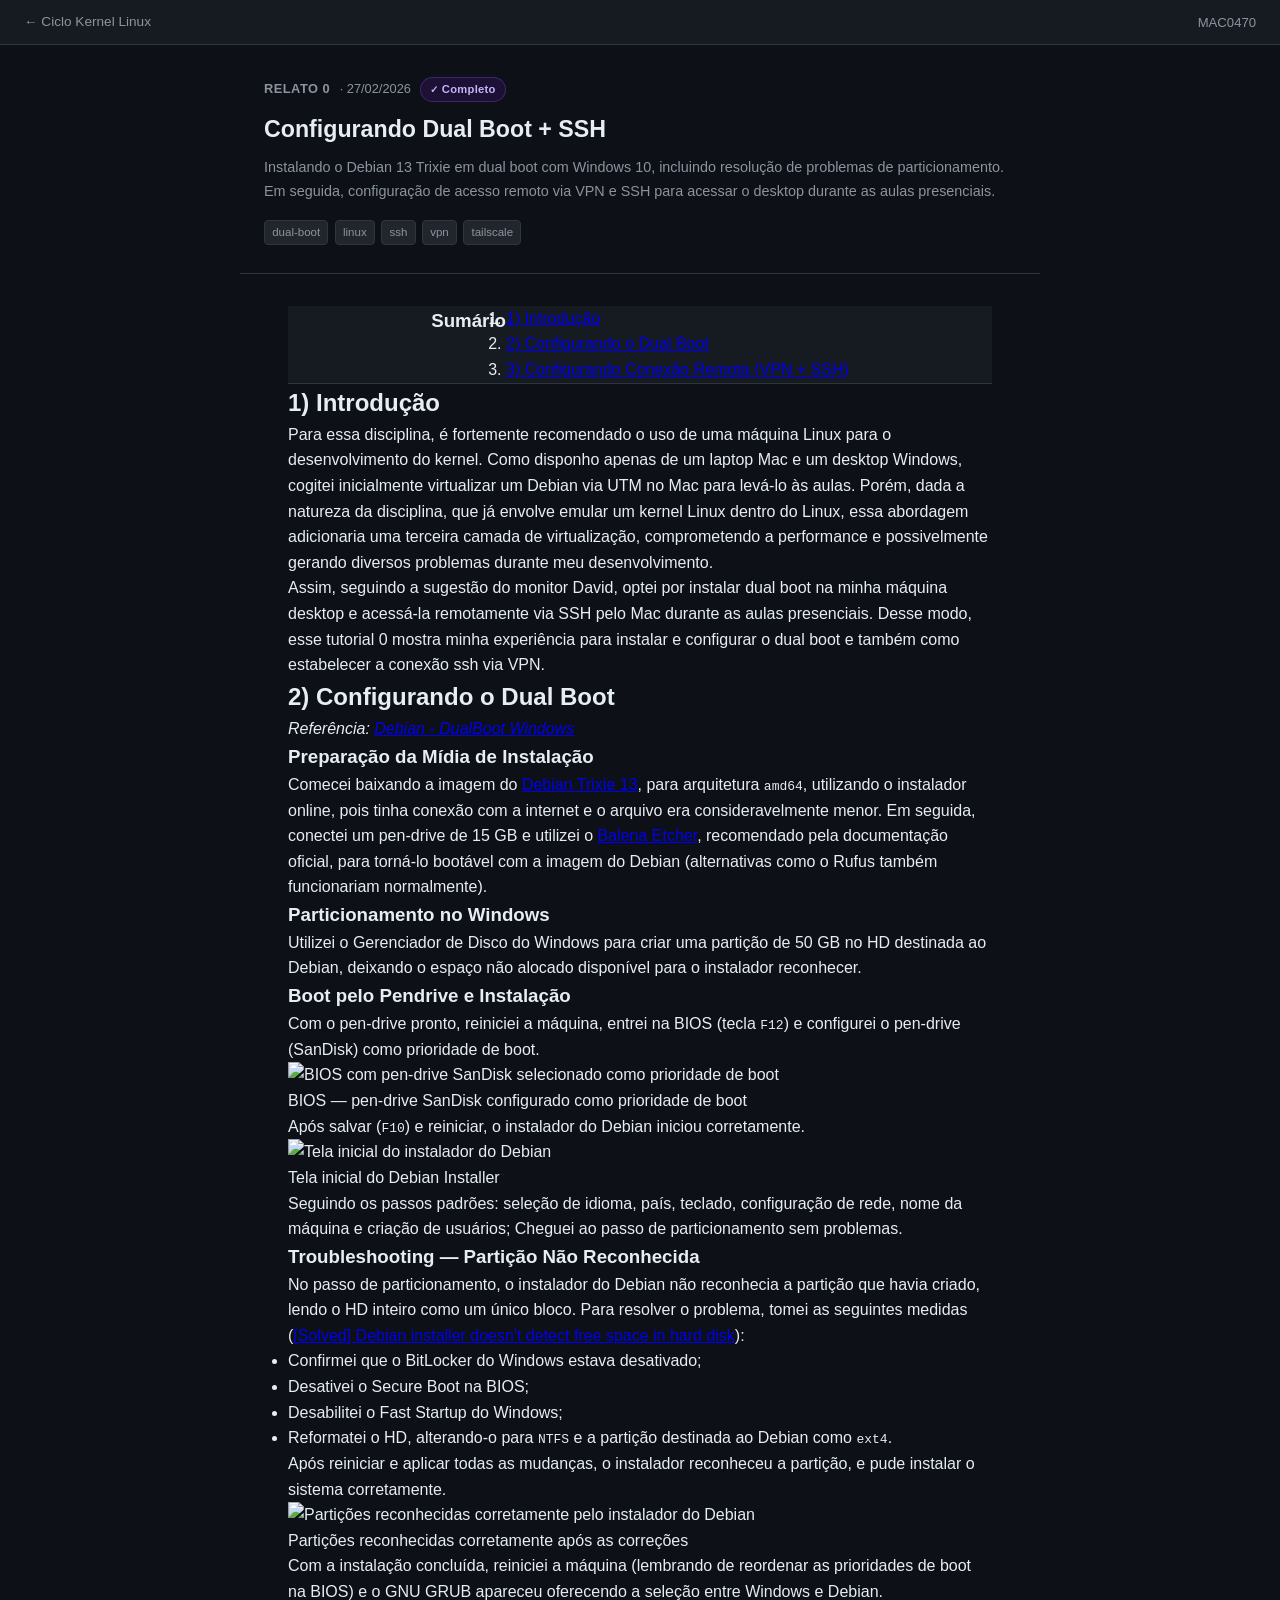
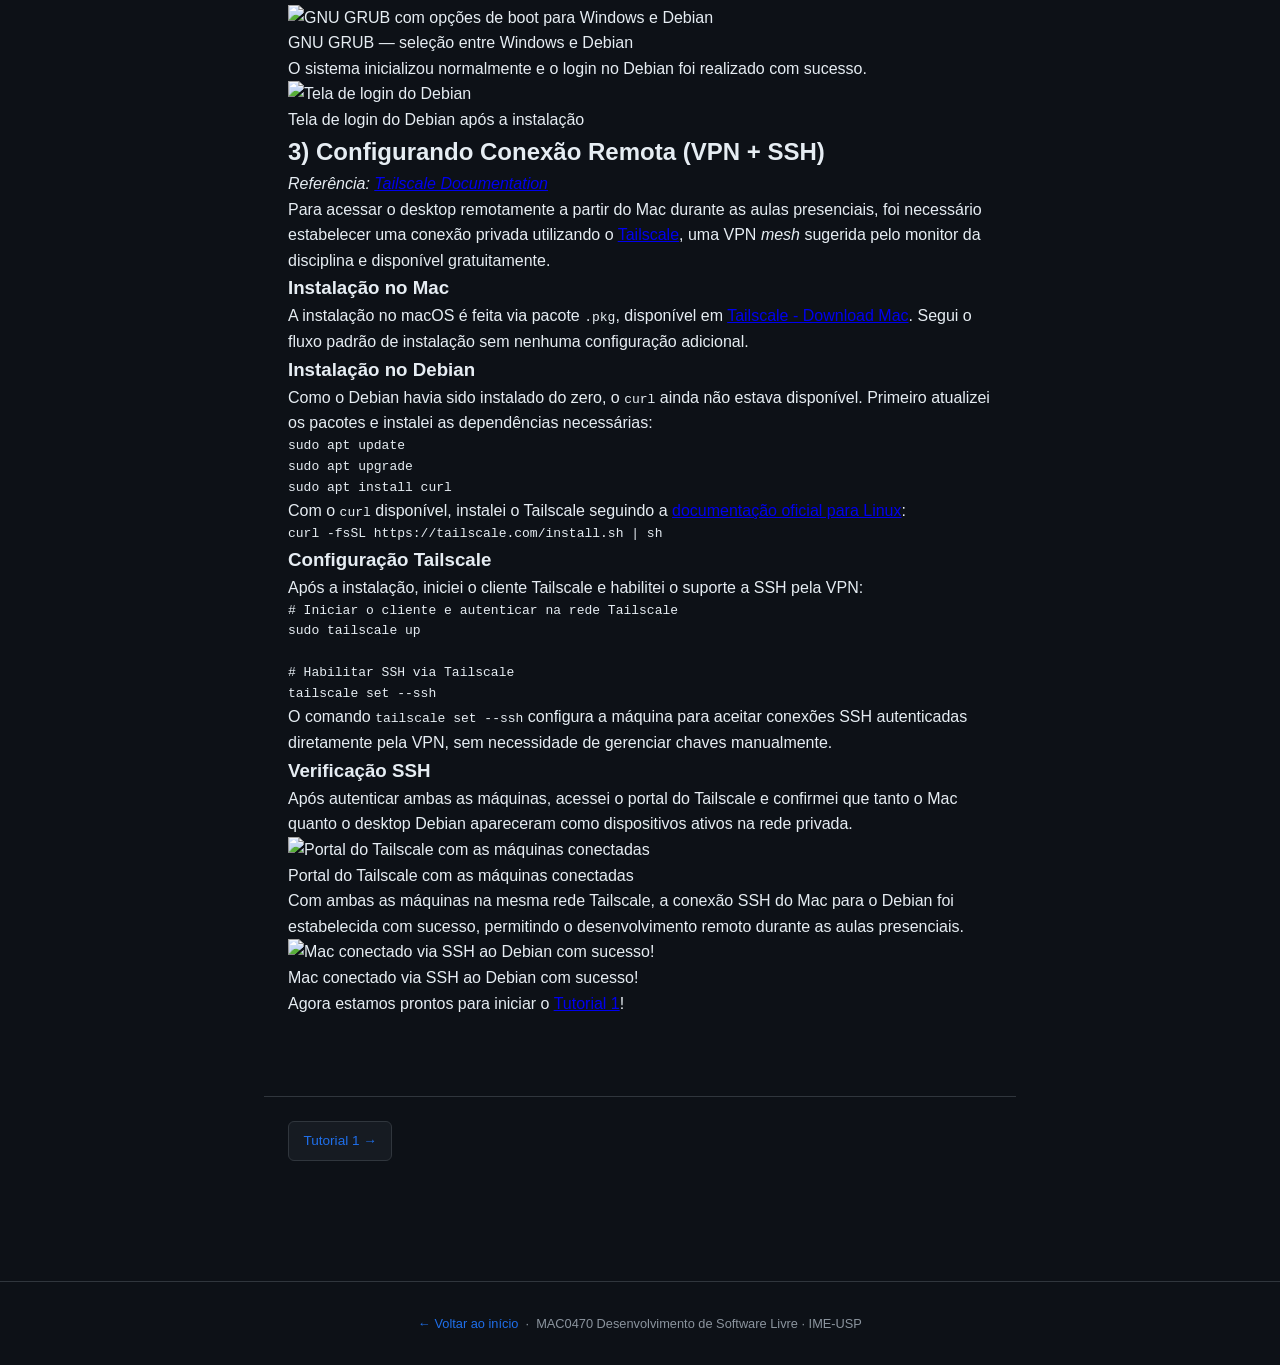
==== reports/relato-00.html @ 394dbde8 "Adding favicon" ====
<!doctype html>
<html lang="pt-BR">

<head>
  <meta charset="UTF-8" />
  <meta name="viewport" content="width=device-width, initial-scale=1.0" />
  <title>MAC0470 - DualBoot </title>
  <link rel="icon" href="https://github.com/ciziks.png" type="image/png" />
  <link rel="stylesheet" href="../style.css" />
</head>

<body>
  <div class="top-nav">
    <a href="../index.html">← Ciclo Kernel Linux</a>
    <span class="site-name">MAC0470</span>
  </div>

  <div class="relato-hero">
    <div class="tut-label">
      <span class="tut-number">Relato 0</span>
      <span class="tut-date">· 27/02/2026</span>
      <span class="badge badge-done">Completo</span>
    </div>
    <h1>Configurando Dual Boot + SSH</h1>
    <p class="description">
      Instalando o Debian 13 Trixie em dual boot com Windows 10, incluindo
      resolução de problemas de particionamento. Em seguida, configuração de
      acesso remoto via VPN e SSH para acessar o desktop durante as aulas
      presenciais.
    </p>
    <div class="tags">
      <span class="tag">dual-boot</span>
      <span class="tag">linux</span>
      <span class="tag">ssh</span>
      <span class="tag">vpn</span>
      <span class="tag">tailscale</span>
    </div>
  </div>

  <main>
    <div class="doc-content">
      <nav class="toc">
        <h3>Sumário</h3>
        <ol>
          <li><a href="#introducao">1) Introdução</a></li>
          <li><a href="#dual-boot">2) Configurando o Dual Boot</a></li>
          <li><a href="#vpn-ssh">3) Configurando Conexão Remota (VPN + SSH)</a></li>
        </ol>
      </nav>
      <section class="relato-section" id="introducao">
        <h2>1) Introdução</h2>
        <p>
          Para essa disciplina, é fortemente recomendado o uso de uma máquina Linux para o desenvolvimento do kernel.
          Como disponho apenas de um laptop Mac e um desktop Windows, cogitei inicialmente virtualizar um Debian via UTM
          no Mac para levá-lo às aulas. Porém, dada a natureza da disciplina, que já envolve emular um kernel Linux
          dentro do Linux, essa abordagem adicionaria uma terceira camada de virtualização, comprometendo a
          performance e possivelmente gerando diversos problemas durante meu desenvolvimento.
        </p>
        <p>
          Assim, seguindo a sugestão do monitor David, optei por
          instalar dual boot na minha máquina desktop e acessá-la remotamente via SSH pelo Mac durante as aulas
          presenciais. Desse modo, esse tutorial 0 mostra minha experiência para instalar e configurar o dual boot e
          também como estabelecer a conexão ssh via VPN.
        </p>
      </section>

      <section class="relato-section" id="dual-boot">
        <h2>2) Configurando o Dual Boot</h2>
        <p><i>Referência: <a href="https://wiki.debian.org/DualBoot/Windows" target="_blank">Debian - DualBoot
              Windows</a></i></p>

        <h3>Preparação da Mídia de Instalação</h3>

        <p>
          Comecei baixando a imagem do
          <a href="https://www.debian.org/download" target="_blank">Debian Trixie 13</a>, para arquitetura
          <code>amd64</code>, utilizando o instalador online, pois tinha conexão com a internet e o arquivo era
          consideravelmente menor. Em seguida, conectei um pen-drive de 15 GB e utilizei o
          <a href="https://etcher.balena.io/" target="_blank">Balena Etcher</a>, recomendado pela documentação oficial,
          para torná-lo bootável com a imagem do Debian (alternativas como o Rufus também funcionariam normalmente).
        </p>

        <h3>Particionamento no Windows</h3>

        <p>
          Utilizei o Gerenciador de Disco do Windows para criar uma partição de 50 GB no HD destinada ao Debian,
          deixando o espaço não alocado disponível para o instalador reconhecer.
        </p>

        <h3>Boot pelo Pendrive e Instalação</h3>

        <p>
          Com o pen-drive pronto, reiniciei a máquina, entrei na BIOS (tecla <kbd>F12</kbd>) e configurei o pen-drive
          (SanDisk) como prioridade de boot.
        </p>

        <figure>
          <img src="../images/report-0/BIOS.jpeg"
            alt="BIOS com pen-drive SanDisk selecionado como prioridade de boot" />
          <figcaption>BIOS — pen-drive SanDisk configurado como prioridade de boot</figcaption>
        </figure>

        <p>Após salvar (<kbd>F10</kbd>) e reiniciar, o instalador do Debian iniciou corretamente.</p>

        <figure>
          <img src="../images/report-0/Debian-Installer.jpeg" alt="Tela inicial do instalador do Debian" />
          <figcaption>Tela inicial do Debian Installer</figcaption>
        </figure>

        <p>
          Seguindo os passos padrões: seleção de idioma, país, teclado, configuração de rede, nome da máquina e
          criação de usuários; Cheguei ao passo de particionamento sem problemas.
        </p>

        <h3>Troubleshooting — Partição Não Reconhecida</h3>

        <p>
          No passo de particionamento, o instalador do Debian não reconhecia a partição que havia criado, lendo o HD
          inteiro como um único bloco. Para resolver o problema, tomei as seguintes medidas
          (<a href="https://forums.debian.net/viewtopic.php?t=159693" target="_blank">[Solved] Debian
            installer doesn't detect free space in hard disk</a>):
        </p>
        <ul>
          <li>Confirmei que o BitLocker do Windows estava desativado;</li>
          <li>Desativei o Secure Boot na BIOS;</li>
          <li>Desabilitei o Fast Startup do Windows;</li>
          <li>Reformatei o HD, alterando-o para <code>NTFS</code> e a partição destinada ao Debian como
            <code>ext4</code>.</li>
        </ul>

        <p>
          Após reiniciar e aplicar todas as mudanças, o instalador reconheceu a partição, e pude instalar
          o sistema corretamente.
        </p>

        <figure>
          <img src="../images/report-0/Partitions.png"
            alt="Partições reconhecidas corretamente pelo instalador do Debian" />
          <figcaption>Partições reconhecidas corretamente após as correções</figcaption>
        </figure>

        <p>
          Com a instalação concluída, reiniciei a máquina (lembrando de reordenar as prioridades de boot na BIOS) e o
          GNU GRUB apareceu oferecendo a seleção entre Windows e Debian.
        </p>

        <figure>
          <img src="../images/report-0/Dual%20Boot.jpeg" alt="GNU GRUB com opções de boot para Windows e Debian" />
          <figcaption>GNU GRUB — seleção entre Windows e Debian</figcaption>
        </figure>

        <p>O sistema inicializou normalmente e o login no Debian foi realizado com sucesso.</p>

        <figure>
          <img src="../images/report-0/Login.png" alt="Tela de login do Debian" />
          <figcaption>Tela de login do Debian após a instalação</figcaption>
        </figure>
      </section>

      <section class="relato-section" id="vpn-ssh">
        <h2>3) Configurando Conexão Remota (VPN + SSH)</h2>
        <p><i>Referência: <a href="https://tailscale.com/docs/how-to/quickstart" target="_blank">Tailscale Documentation</a></i></p>


        <p>
          Para acessar o desktop remotamente a partir do Mac durante as aulas presenciais, foi necessário estabelecer
          uma conexão privada utilizando o <a href="https://tailscale.com/" target="_blank">Tailscale</a>, uma VPN
          <i>mesh</i> sugerida pelo monitor da disciplina e disponível gratuitamente.
        </p>

        <h3>Instalação no Mac</h3>

        <p>
          A instalação no macOS é feita via pacote <code>.pkg</code>, disponível em
          <a href="https://tailscale.com/download/mac" target="_blank">Tailscale - Download Mac</a>. Segui o fluxo
          padrão de instalação sem nenhuma configuração adicional.
        </p>

        <h3>Instalação no Debian</h3>

        <p>
          Como o Debian havia sido instalado do zero, o <code>curl</code> ainda não estava disponível. Primeiro
          atualizei os pacotes e instalei as dependências necessárias:
        </p>

        <pre data-lang="bash"><code>sudo apt update
sudo apt upgrade
sudo apt install curl</code></pre>

        <p>
          Com o <code>curl</code> disponível, instalei o Tailscale seguindo a
          <a href="https://tailscale.com/docs/install/linux" target="_blank">documentação oficial para Linux</a>:
        </p>

        <pre data-lang="bash"><code>curl -fsSL https://tailscale.com/install.sh | sh</code></pre>

        <h3>Configuração Tailscale</h3>

        <p>Após a instalação, iniciei o cliente Tailscale e habilitei o suporte a SSH pela VPN:</p>

        <pre data-lang="bash"><code># Iniciar o cliente e autenticar na rede Tailscale
sudo tailscale up

# Habilitar SSH via Tailscale
tailscale set --ssh</code></pre>

        <p>
          O comando <code>tailscale set --ssh</code> configura a máquina para aceitar conexões SSH autenticadas
          diretamente pela VPN, sem necessidade de gerenciar chaves manualmente.
        </p>

        <h3>Verificação SSH</h3>

        <p>
          Após autenticar ambas as máquinas, acessei o portal do Tailscale e confirmei que tanto o Mac quanto o
          desktop Debian apareceram como dispositivos ativos na rede privada.
        </p>

        <figure>
          <img src="../images/report-0/Machines.png" alt="Portal do Tailscale com as máquinas conectadas" />
          <figcaption>Portal do Tailscale com as máquinas conectadas</figcaption>
        </figure>

        <p>
          Com ambas as máquinas na mesma rede Tailscale, a conexão SSH do Mac para o Debian foi estabelecida com
          sucesso, permitindo o desenvolvimento remoto durante as aulas presenciais.
        </p>

        <figure>
          <img src="../images/report-0/ssh-debian.png" alt="Mac conectado via SSH ao Debian com sucesso!" />
          <figcaption>Mac conectado via SSH ao Debian com sucesso!</figcaption>
        </figure>

        <p>Agora estamos prontos para iniciar o <a href="relato-01.html">Tutorial 1</a>!</p>
      </section>


    </div>

    <hr class="nav-divider" />
    <div class="tut-nav" style="max-width: 760px; margin: 0 auto; padding: 0 1.5rem 2rem">
      <a href="relato-01.html">Tutorial 1 →</a>
    </div>
  </main>

  <footer>
    <p>
      <a href="../index.html">← Voltar ao início</a>
      &nbsp;·&nbsp; MAC0470 Desenvolvimento de Software Livre · IME-USP
    </p>
  </footer>
  <script src="../js/copy-code.js"></script>
</body>

</html>
---- style.css ----
:root {
  --bg: #0d1117;
  --surface: #161b22;
  --border: #30363d;
  --accent: #238636;
  --accent-hover: #2ea043;
  --blue: #1f6feb;
  --text: #e6edf3;
  --text-muted: #8b949e;
  --badge-active-bg: #1b4332;
  --badge-active-text: #3fb950;
  --badge-pending-bg: #1c2128;
  --badge-pending-text: #8b949e;
}

* {
  box-sizing: border-box;
  margin: 0;
  padding: 0;
}

body {
  background: var(--bg);
  color: var(--text);
  font-family:
    -apple-system, BlinkMacSystemFont, "Segoe UI", Helvetica, Arial, sans-serif;
  line-height: 1.6;
}

/* ── Main page header ── */
header {
  background: var(--surface);
  border-bottom: 1px solid var(--border);
  padding: 2rem 1.5rem;
  text-align: center;
}
header h1 {
  font-size: 2rem;
  font-weight: 700;
  letter-spacing: -0.5px;
}
header h1 span {
  color: var(--blue);
}
header p {
  color: var(--text-muted);
  margin-top: 0.4rem;
  font-size: 0.95rem;
}
.course-badge {
  display: inline-block;
  margin-top: 0.8rem;
  background: #21262d;
  border: 1px solid var(--border);
  border-radius: 2rem;
  padding: 0.25rem 0.9rem;
  font-size: 0.8rem;
  color: var(--text-muted);
}

/* ── Nav Tabs ── */
nav {
  display: flex;
  justify-content: center;
  border-bottom: 1px solid var(--border);
  background: var(--surface);
  overflow-x: auto;
}
nav button {
  background: none;
  border: none;
  border-bottom: 3px solid transparent;
  color: var(--text-muted);
  cursor: pointer;
  font-size: 0.9rem;
  padding: 0.85rem 1.4rem;
  white-space: nowrap;
  transition:
    color 0.15s,
    border-color 0.15s;
  display: flex;
  align-items: center;
  gap: 0.4rem;
}
nav button:hover {
  color: var(--text);
}
nav button.active {
  color: var(--text);
  border-bottom-color: var(--accent-hover);
  font-weight: 600;
}
.dot {
  width: 8px;
  height: 8px;
  border-radius: 50%;
  display: inline-block;
  flex-shrink: 0;
}

/* ── Main ── */
main {
  max-width: 800px;
  margin: 0 auto;
  padding: 2.5rem 1.5rem;
}
.section {
  display: none;
}
.section.active {
  display: block;
}

/* ── Section Header ── */
.section-header {
  display: flex;
  align-items: center;
  gap: 0.75rem;
  margin-bottom: 1.75rem;
}
.section-icon {
  width: 36px;
  height: 36px;
  border-radius: 8px;
  display: flex;
  align-items: center;
  justify-content: center;
  font-size: 1.1rem;
  flex-shrink: 0;
}
.section-header h2 {
  font-size: 1.3rem;
  font-weight: 600;
}
.section-header p {
  color: var(--text-muted);
  font-size: 0.85rem;
  margin-top: 0.1rem;
}

/* ── Cards list ── */
.cards-list {
  display: flex;
  flex-direction: column;
  gap: 1rem;
}

/* ── Card ── */
.card {
  background: var(--surface);
  border: 1px solid var(--border);
  border-radius: 10px;
  padding: 1.25rem 1.4rem;
  transition:
    border-color 0.15s,
    box-shadow 0.15s;
}
.card:hover {
  border-color: #484f58;
  box-shadow: 0 4px 16px rgba(0, 0, 0, 0.3);
}
.card.card-active {
  border-left: 3px solid var(--accent-hover);
}
.card.card-done {
  border-left: 3px solid #8957e5;
}
.card-top {
  display: flex;
  justify-content: space-between;
  align-items: center;
  gap: 0.5rem;
  margin-bottom: 0.65rem;
}
.card-meta {
  display: flex;
  align-items: center;
  gap: 0.5rem;
}
.card-number {
  font-size: 0.75rem;
  color: var(--text-muted);
  font-weight: 500;
  letter-spacing: 0.5px;
  text-transform: uppercase;
}
.card-date {
  font-size: 0.75rem;
  color: var(--text-muted);
}
.card-author {
  font-size: 0.72rem;
  color: var(--text-muted);
  font-style: italic;
}

/* ── Badges ── */
.badge {
  font-size: 0.7rem;
  font-weight: 600;
  padding: 0.15rem 0.55rem;
  border-radius: 2rem;
  white-space: nowrap;
  letter-spacing: 0.3px;
}
.badge-active {
  background: var(--badge-active-bg);
  color: var(--badge-active-text);
  border: 1px solid #2ea04350;
}
.badge-active::before {
  content: "● ";
  font-size: 0.6rem;
}
.badge-pending {
  background: var(--badge-pending-bg);
  color: var(--badge-pending-text);
  border: 1px solid var(--border);
}
.badge-done {
  background: #1c1035;
  color: #c5b4f9;
  border: 1px solid #8957e550;
}
.badge-done::before {
  content: "✓ ";
  font-size: 0.65rem;
}

/* ── Card Title Link ── */
.card h3 {
  font-size: 1rem;
  font-weight: 600;
  margin-bottom: 0.4rem;
}
.card-title-link {
  color: var(--text);
  text-decoration: none;
}
.card-title-link:hover {
  color: var(--blue);
  text-decoration: underline;
}
.card > p {
  font-size: 0.85rem;
  color: var(--text-muted);
  line-height: 1.55;
}

/* ── Card Footer ── */
.card-footer {
  margin-top: 1rem;
  padding-top: 0.75rem;
  border-top: 1px solid var(--border);
  display: flex;
  justify-content: space-between;
  align-items: center;
  gap: 0.5rem;
  flex-wrap: wrap;
}
.tags {
  display: flex;
  gap: 0.4rem;
  flex-wrap: wrap;
}
.tag {
  background: #21262d;
  border: 1px solid var(--border);
  border-radius: 4px;
  font-size: 0.72rem;
  padding: 0.15rem 0.45rem;
  color: var(--text-muted);
}
.read-link {
  color: var(--blue);
  font-size: 0.82rem;
  text-decoration: none;
  white-space: nowrap;
  flex-shrink: 0;
}
.read-link:hover {
  text-decoration: underline;
}

/* ── kw Sub-section ── */
.sub-section {
  margin-top: 1rem;
  padding: 0.9rem 1rem;
  background: #0d1117;
  border-radius: 6px;
  border: 1px solid var(--border);
}
.sub-section-title {
  font-size: 0.78rem;
  font-weight: 600;
  color: var(--text-muted);
  margin-bottom: 0.5rem;
  text-transform: uppercase;
  letter-spacing: 0.5px;
}
.sub-section > p {
  font-size: 0.8rem;
  color: var(--text-muted);
  margin-bottom: 0.65rem;
}
.step-list {
  display: flex;
  flex-direction: column;
  gap: 0.35rem;
}
.step-item {
  display: flex;
  align-items: baseline;
  gap: 0.5rem;
  font-size: 0.85rem;
}
.step-num {
  color: var(--text-muted);
  font-size: 0.72rem;
  min-width: 1.4rem;
  flex-shrink: 0;
}
.step-item a {
  color: var(--blue);
  text-decoration: none;
}
.step-item a:hover {
  text-decoration: underline;
}
.step-note {
  font-size: 0.75rem;
  color: var(--text-muted);
  margin-top: 0.6rem;
  padding-left: 1.9rem;
  line-height: 1.4;
}
.step-note a {
  color: var(--blue);
  text-decoration: none;
}
.step-note a:hover {
  text-decoration: underline;
}

/* ── Subsection Divider ── */
.subsection-divider {
  display: flex;
  align-items: center;
  gap: 0.75rem;
  margin: 2rem 0 1rem;
}
.subsection-divider h3 {
  font-size: 0.95rem;
  font-weight: 600;
  white-space: nowrap;
  color: var(--text);
}
.subsection-divider hr {
  flex: 1;
  border: none;
  border-top: 1px solid var(--border);
}

/* ── Link Card ── */
.link-card {
  display: flex;
  align-items: center;
  justify-content: space-between;
  gap: 1rem;
  padding: 0.9rem 1.2rem;
}
.link-card h4 {
  font-size: 0.9rem;
  font-weight: 600;
}
.link-card .lc-author {
  font-size: 0.75rem;
  color: var(--text-muted);
  margin-top: 0.15rem;
}
.link-card .lc-title-row {
  display: flex;
  align-items: center;
  gap: 0.5rem;
  flex-wrap: wrap;
}

/* ── Placeholder ── */
.placeholder-card {
  background: var(--surface);
  border: 1px dashed var(--border);
  border-radius: 10px;
  padding: 3rem 2rem;
  text-align: center;
  color: var(--text-muted);
}
.placeholder-card .icon {
  font-size: 2.5rem;
  margin-bottom: 0.75rem;
}
.placeholder-card h3 {
  font-size: 1rem;
  font-weight: 600;
  margin-bottom: 0.35rem;
  color: var(--text);
}
.placeholder-card p {
  font-size: 0.85rem;
}

/* ── Footer ── */
footer {
  text-align: center;
  padding: 2rem 1rem;
  border-top: 1px solid var(--border);
  color: var(--text-muted);
  font-size: 0.8rem;
  margin-top: 3rem;
}
footer a {
  color: var(--blue);
  text-decoration: none;
}
footer a:hover {
  text-decoration: underline;
}

/* ═══════════════════════════════════════
   Relatos Styles
   ═══════════════════════════════════════ */

/* ── Documentation content wrapper ── */
.doc-content {
  max-width: 760px;
  margin: 0 auto;
  padding: 2rem 1.5rem;
}

/* ── Section ── */
.doc-section {
  margin-bottom: 2.75rem;
}

.doc-section h2 {
  font-size: 1.15rem;
  font-weight: 700;
  color: var(--text);
  margin-bottom: 1.1rem;
  padding-bottom: 0.5rem;
  border-bottom: 1px solid var(--border);
}

.doc-section h3 {
  font-size: 1rem;
  font-weight: 600;
  color: var(--text);
  margin: 1.5rem 0 0.6rem;
}

/* ── Prose ── */
.doc-section p {
  font-size: 0.93rem;
  color: var(--text);
  line-height: 1.8;
  margin-bottom: 0.85rem;
}
.doc-section p:last-child {
  margin-bottom: 0;
}

.doc-section strong {
  color: #fff;
}
.doc-section em {
  color: var(--text-muted);
  font-style: italic;
}

.doc-section ul,
.doc-section ol {
  font-size: 0.93rem;
  color: var(--text);
  line-height: 1.8;
  padding-left: 1.5rem;
  margin-bottom: 0.85rem;
}
.doc-section li {
  margin-bottom: 0.3rem;
}

/* ── Inline code ── */
.doc-section code {
  background: #1c2128;
  border: 1px solid var(--border);
  border-radius: 4px;
  font-family: "SFMono-Regular", Consolas, "Liberation Mono", Menlo, monospace;
  font-size: 0.82em;
  padding: 0.1em 0.4em;
  color: #e6c980;
}

/* ── Code blocks ── */
.doc-section pre {
  background: #010409;
  border: 1px solid var(--border);
  border-left: 3px solid var(--blue);
  border-radius: 6px;
  padding: 1rem 1.25rem;
  overflow-x: auto;
  margin: 1.1rem 0;
}
.doc-section pre code {
  background: none;
  border: none;
  padding: 0;
  font-size: 0.85rem;
  color: #e6edf3;
}

/* ── Images ── */
.doc-section figure {
  margin: 1.5rem 0;
}
.doc-section figure img {
  width: 100%;
  border-radius: 8px;
  border: 1px solid var(--border);
  display: block;
}
.doc-section figcaption {
  font-size: 0.78rem;
  color: var(--text-muted);
  text-align: center;
  margin-top: 0.5rem;
  font-style: italic;
}

/* ── Image placeholder ── */
.img-placeholder {
  background: var(--surface);
  border: 1px dashed var(--border);
  border-radius: 8px;
  padding: 2.5rem 1rem;
  text-align: center;
  color: var(--text-muted);
  font-size: 0.82rem;
  margin: 1.1rem 0;
}
.img-placeholder .ph-icon {
  font-size: 1.75rem;
  margin-bottom: 0.4rem;
}
.img-placeholder p {
  margin-top: 0.25rem;
}

/* ── Relato top bar ── */
.top-nav {
  background: var(--surface);
  border-bottom: 1px solid var(--border);
  padding: 0.7rem 1.5rem;
  display: flex;
  align-items: center;
  justify-content: space-between;
}
.top-nav a {
  color: var(--text-muted);
  text-decoration: none;
  font-size: 0.85rem;
  display: flex;
  align-items: center;
  gap: 0.3rem;
}
.top-nav a:hover {
  color: var(--text);
}
.top-nav .site-name {
  font-size: 0.82rem;
  color: var(--text-muted);
}
.top-nav .site-name strong {
  color: var(--blue);
}

/* ── relato hero ── */
.relato-hero {
  border-bottom: 1px solid var(--border);
  padding: 2rem 1.5rem 1.75rem;
  max-width: 800px;
  margin: 0 auto;
}
.tut-label {
  display: flex;
  align-items: center;
  gap: 0.6rem;
  flex-wrap: wrap;
  margin-bottom: 0.75rem;
}
.tut-number {
  font-size: 0.8rem;
  color: var(--text-muted);
  font-weight: 600;
  letter-spacing: 0.5px;
  text-transform: uppercase;
}
.tut-date {
  font-size: 0.8rem;
  color: var(--text-muted);
}
.tut-author-line {
  font-size: 0.82rem;
  color: var(--text-muted);
  font-style: italic;
  margin-top: -0.25rem;
  margin-bottom: 0.75rem;
}
.relato-hero h1 {
  font-size: 1.45rem;
  font-weight: 700;
  line-height: 1.3;
  margin-bottom: 0.75rem;
}
.relato-hero .description {
  font-size: 0.9rem;
  color: var(--text-muted);
  line-height: 1.65;
  margin-bottom: 1rem;
}

/* ── Diary ── */
.diary-section {
  margin-top: 2rem;
}
.diary-section > h2 {
  font-size: 1rem;
  font-weight: 600;
  margin-bottom: 1.25rem;
  padding-bottom: 0.6rem;
  border-bottom: 1px solid var(--border);
  color: var(--text);
}
.diary-entry {
  background: var(--surface);
  border: 1px solid var(--border);
  border-left: 3px solid var(--blue);
  border-radius: 10px;
  padding: 1.2rem 1.4rem;
  margin-bottom: 1rem;
}
.entry-date {
  font-size: 0.72rem;
  color: var(--text-muted);
  text-transform: uppercase;
  letter-spacing: 0.5px;
  margin-bottom: 0.65rem;
}
.diary-entry p {
  font-size: 0.9rem;
  color: var(--text);
  line-height: 1.65;
  margin-bottom: 0.6rem;
}
.diary-entry p:last-child {
  margin-bottom: 0;
}
.diary-entry ul,
.diary-entry ol {
  font-size: 0.9rem;
  color: var(--text);
  padding-left: 1.4rem;
  line-height: 1.65;
}
.diary-entry li {
  margin-bottom: 0.3rem;
}
.diary-empty {
  background: var(--surface);
  border: 1px dashed var(--border);
  border-radius: 10px;
  padding: 2.5rem 2rem;
  text-align: center;
  color: var(--text-muted);
  font-size: 0.85rem;
}
.diary-empty p {
  margin-top: 0.4rem;
}

/* ── relato bottom nav ── */
.nav-divider {
  border: none;
  border-top: 1px solid var(--border);
  max-width: 760px;
  margin: 3rem auto 1.5rem;
}
.tut-nav {
  display: flex;
  justify-content: space-between;
  gap: 1rem;
  max-width: 760px;
  margin: 0 auto 2rem;
  padding: 0 1.5rem;
  flex-wrap: wrap;
}
.tut-nav a {
  color: var(--blue);
  text-decoration: none;
  font-size: 0.85rem;
  display: flex;
  align-items: center;
  gap: 0.35rem;
  padding: 0.5rem 0.9rem;
  border: 1px solid var(--border);
  border-radius: 6px;
  background: var(--surface);
  transition: border-color 0.15s;
}
.tut-nav a:hover {
  border-color: var(--blue);
}
.tut-nav a.disabled {
  color: var(--text-muted);
  pointer-events: none;
  opacity: 0.4;
}

/* ── Relato pages: cancel main's top padding (hero already provides spacing) ── */
.relato-hero + main {
  padding-top: 0;
}

/* ── Responsive ── */
@media (max-width: 600px) {
  header h1 {
    font-size: 1.5rem;
  }
  .card-footer {
    flex-direction: column;
    align-items: flex-start;
  }
  .relato-hero {
    padding: 1.5rem 1rem 1.25rem;
  }
  main {
    padding: 1.5rem 1rem;
  }
}
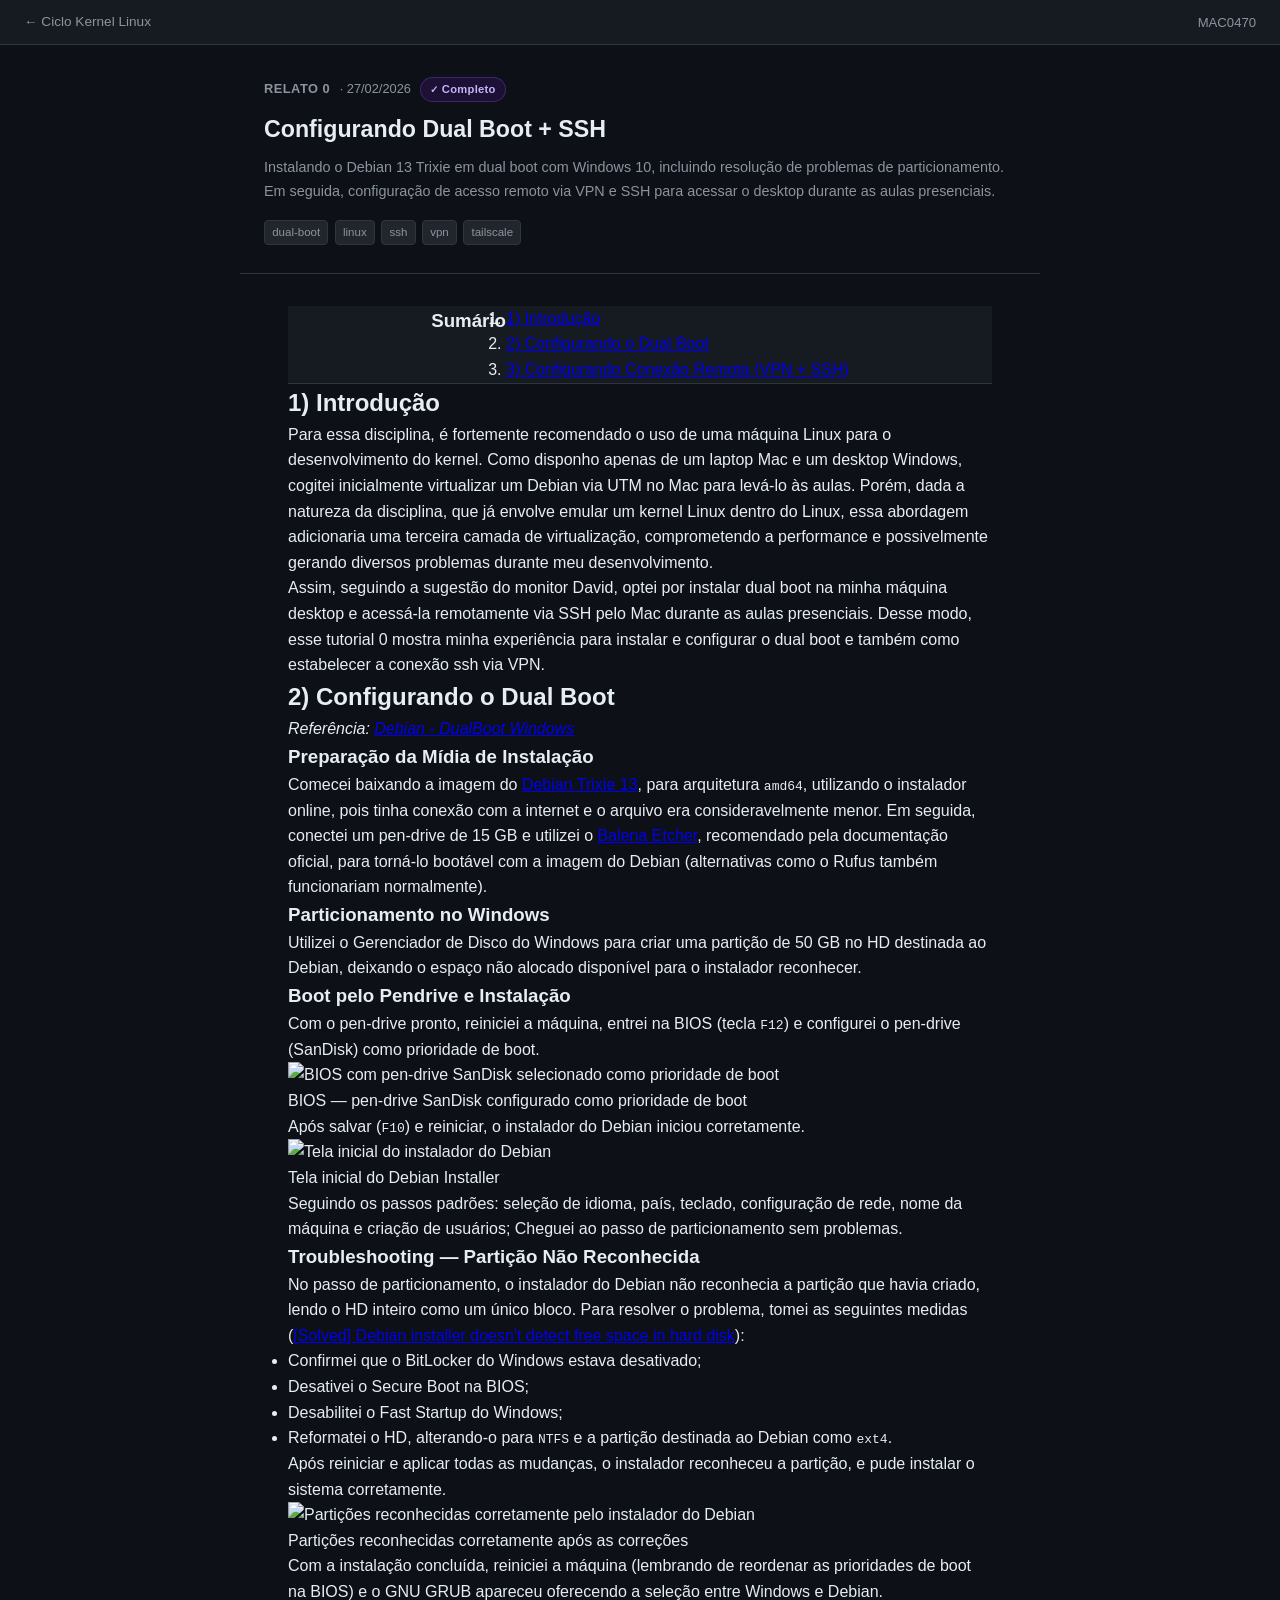
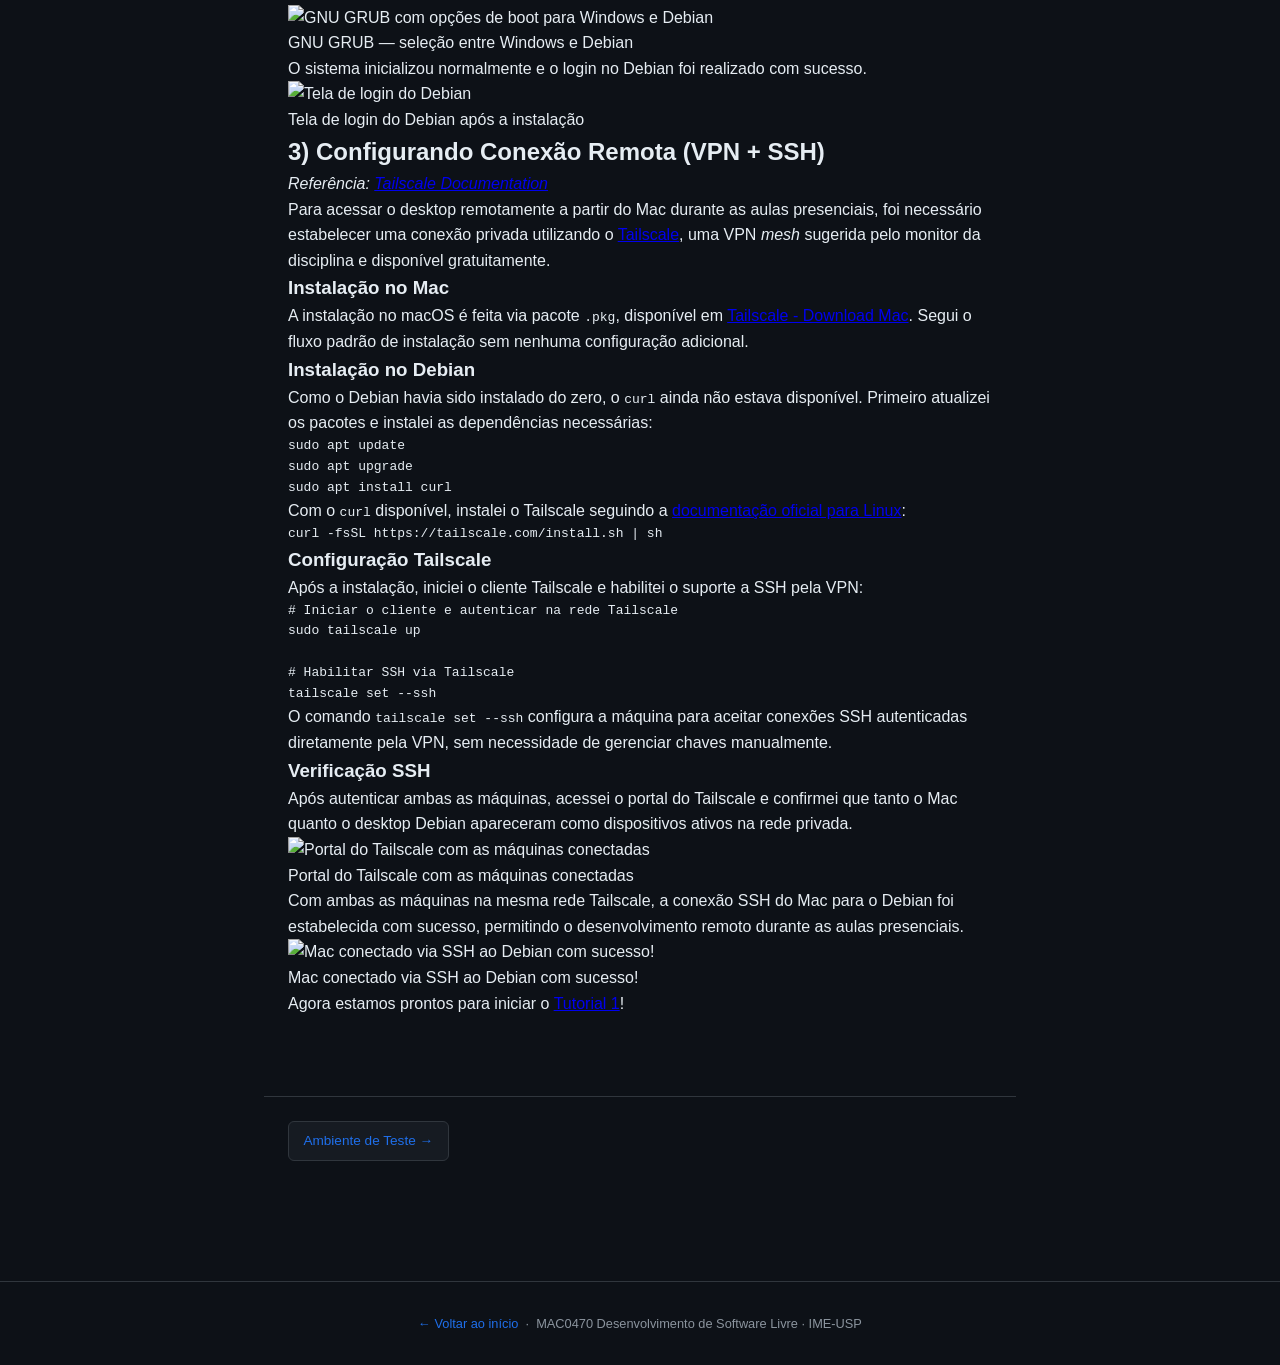
==== commit cb0e86bf: "Tutorial/relato 4 completo" ====
--- a/reports/relato-00.html
+++ b/reports/relato-00.html
@@ -5,7 +5,7 @@
   <meta charset="UTF-8" />
   <meta name="viewport" content="width=device-width, initial-scale=1.0" />
   <title>MAC0470 - DualBoot </title>
-  <link rel="icon" href="https://github.com/ciziks.png" type="image/png" />
+  <link rel="icon" href="data:image/svg+xml,<svg xmlns='http://www.w3.org/2000/svg' viewBox='0 0 100 100'><text y='.9em' font-size='90'>🐧</text></svg>" />
   <link rel="stylesheet" href="../style.css" />
 </head>
 
@@ -239,7 +239,7 @@
 
     <hr class="nav-divider" />
     <div class="tut-nav" style="max-width: 760px; margin: 0 auto; padding: 0 1.5rem 2rem">
-      <a href="relato-01.html">Tutorial 1 →</a>
+      <a href="relato-01.html">Ambiente de Teste →</a>
     </div>
   </main>
 
